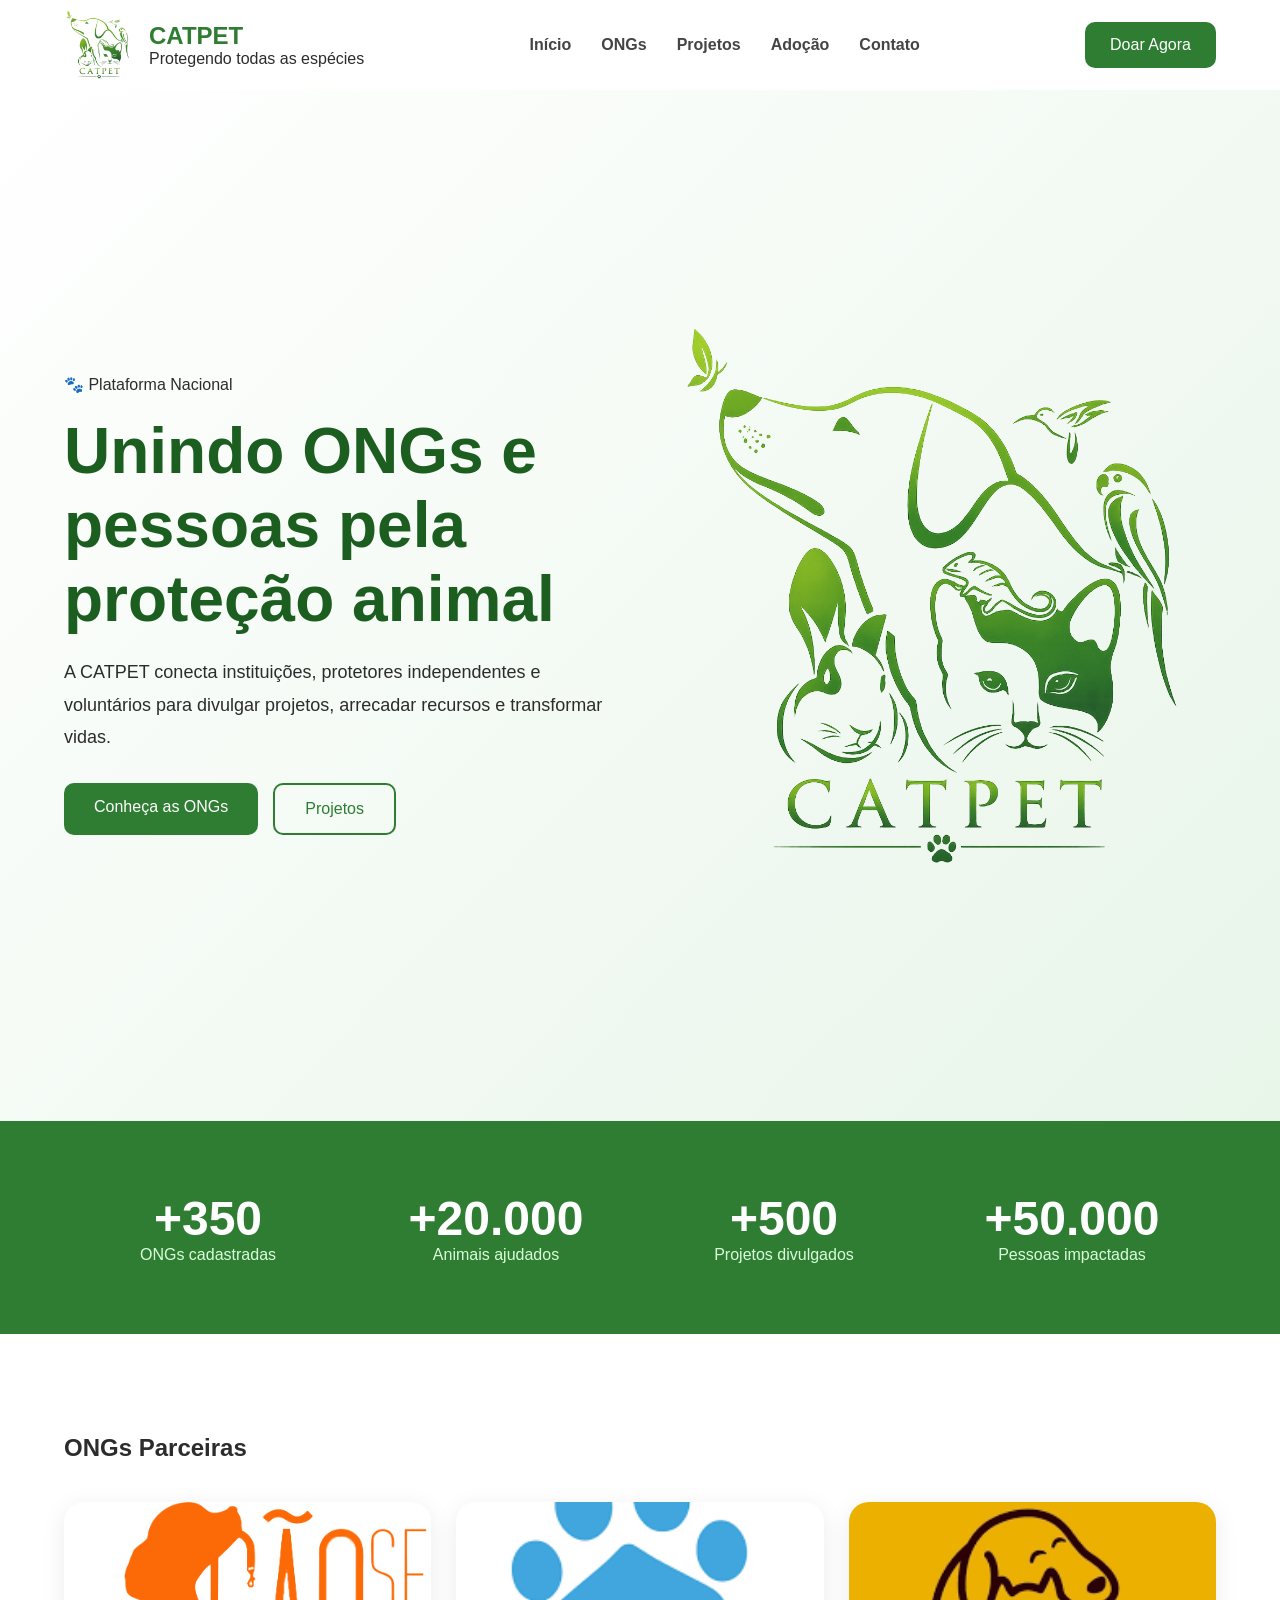
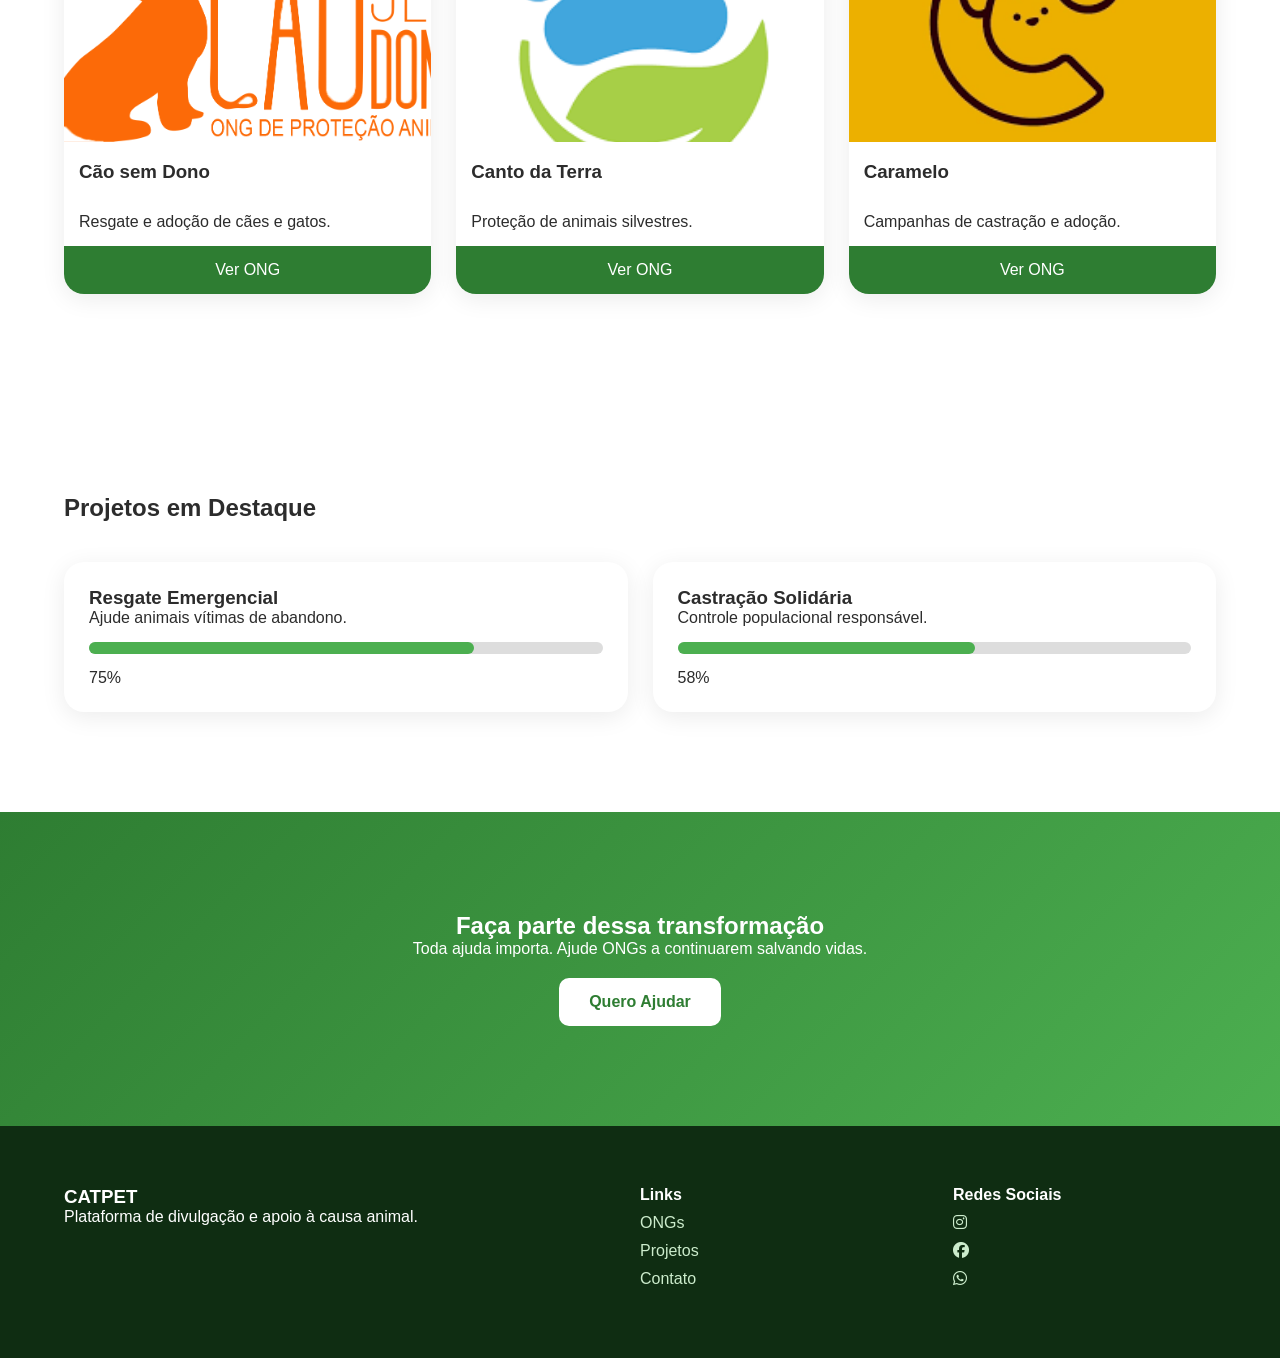
==== index.html @ 06993bf7 "alteração" ====
<!DOCTYPE html>
<html lang="pt-br">

<head>

<meta charset="UTF-8">
<meta name="viewport" content="width=device-width, initial-scale=1.0">
<link rel="shortcut icon" href="img/logo.png" type="image/x-icon">
<title>CATPET</title>

<link rel="stylesheet" href="style.css">

<link rel="stylesheet"
href="https://cdnjs.cloudflare.com/ajax/libs/font-awesome/6.5.1/css/all.min.css">

</head>

<body>

<header>

<div class="container nav">

<div class="logo">

<img src="img/logo.png">

<div>
<h2>CATPET</h2>
<p>Protegendo todas as espécies</p>
</div>

</div>

<nav>

<a href="#">Início</a>
<a href="#">ONGs</a>
<a href="#">Projetos</a>
<a href="#">Adoção</a>
<a href="#">Contato</a>

</nav>

<a href="#" class="btn-doar">
Doar Agora
</a>

</div>

</header>

<section class="hero">

<div class="container hero-content">

<div class="hero-text">

<span>🐾 Plataforma Nacional</span>

<h1>
Unindo ONGs e pessoas
pela proteção animal
</h1>

<p>

A CATPET conecta instituições,
protetores independentes e voluntários
para divulgar projetos, arrecadar recursos
e transformar vidas.

</p>

<div class="buttons">

<a href="#" class="btn-primary">
Conheça as ONGs
</a>

<a href="#" class="btn-outline">
Projetos
</a>

</div>

</div>

<div class="hero-image">

<img src="img/logo.png">

</div>

</div>

</section>

<section class="stats">

<div class="container">

<div class="stat">

<h2>+350</h2>
<p>ONGs cadastradas</p>

</div>

<div class="stat">

<h2>+20.000</h2>
<p>Animais ajudados</p>

</div>

<div class="stat">

<h2>+500</h2>
<p>Projetos divulgados</p>

</div>

<div class="stat">

<h2>+50.000</h2>
<p>Pessoas impactadas</p>

</div>

</div>

</section>

<section class="ongs">

<div class="container">

<h2>ONGs Parceiras</h2>

<div class="cards">

<div class="card">

<img src="img/ong cão sem dono.png">

<h3>Cão sem Dono</h3>

<p>
Resgate e adoção de cães e gatos.
</p>

<a href="#">
Ver ONG
</a>

</div>

<div class="card">

<img src="img/ong canto da terra.png">

<h3>Canto da Terra</h3>

<p>
Proteção de animais silvestres.
</p>

<a href="#">
Ver ONG
</a>

</div>

<div class="card">

<img src="img/ong caramelo.png">

<h3>Caramelo</h3>

<p>
Campanhas de castração e adoção.
</p>

<a href="#">
Ver ONG
</a>

</div>

</div>

</div>

</section>

<section class="projetos">

<div class="container">

<h2>Projetos em Destaque</h2>

<div class="cards">

<div class="project">

<h3>Resgate Emergencial</h3>

<p>
Ajude animais vítimas de abandono.
</p>

<div class="progress">

<div style="width:75%"></div>

</div>

<span>75%</span>

</div>

<div class="project">

<h3>Castração Solidária</h3>

<p>
Controle populacional responsável.
</p>

<div class="progress">

<div style="width:58%"></div>

</div>

<span>58%</span>

</div>

</div>

</div>

</section>

<section class="cta">

<div class="container">

<h2>
Faça parte dessa transformação
</h2>

<p>

Toda ajuda importa.
Ajude ONGs a continuarem salvando vidas.

</p>

<a href="#">
Quero Ajudar
</a>

</div>

</section>

<footer>

<div class="container">

<div>

<h3>CATPET</h3>

<p>
Plataforma de divulgação
e apoio à causa animal.
</p>

</div>

<div>

<h4>Links</h4>

<a href="#">ONGs</a>
<a href="#">Projetos</a>
<a href="#">Contato</a>

</div>

<div>

<h4>Redes Sociais</h4>

<a href="#">
<i class="fab fa-instagram"></i>
</a>

<a href="#">
<i class="fab fa-facebook"></i>
</a>

<a href="#">
<i class="fab fa-whatsapp"></i>
</a>

</div>

</div>

</footer>

<script src="script.js"></script>

</body>
</html>
---- style.css ----
:root{

    --primary:#2E7D32;
    --secondary:#4CAF50;
    --light:#E8F5E9;
    --dark:#1B5E20;
    --white:#fff;
    --text:#2C2C2C;
    
    }
    
    *{
    margin:0;
    padding:0;
    box-sizing:border-box;
    font-family:'Segoe UI',sans-serif;
    }
    
    body{
    background:#fff;
    color:var(--text);
    }
    
    .container{
    width:90%;
    max-width:1400px;
    margin:auto;
    }
    
    header{
    background:white;
    box-shadow:0 2px 15px rgba(0,0,0,.05);
    }
    
    .nav{
    height:90px;
    display:flex;
    justify-content:space-between;
    align-items:center;
    }
    
    .logo{
    display:flex;
    align-items:center;
    gap:15px;
    }
    
    .logo img{
    width:70px;
    }
    
    .logo h2{
    color:var(--primary);
    }
    
    nav{
    display:flex;
    gap:30px;
    }
    
    nav a{
    text-decoration:none;
    color:#444;
    font-weight:600;
    }
    
    .btn-doar{
    background:var(--primary);
    color:white;
    padding:14px 25px;
    border-radius:10px;
    text-decoration:none;
    }
    
    .hero{
    padding:100px 0;
    background:linear-gradient(
    135deg,
    #ffffff,
    #E8F5E9
    );
    }
    
    .hero-content{
    display:grid;
    grid-template-columns:1fr 1fr;
    align-items:center;
    gap:50px;
    }
    
    .hero h1{
    font-size:4rem;
    color:var(--dark);
    margin:20px 0;
    }
    
    .hero p{
    font-size:18px;
    line-height:1.8;
    }
    
    .buttons{
    display:flex;
    gap:15px;
    margin-top:30px;
    }
    
    .btn-primary{
    background:var(--primary);
    padding:15px 30px;
    border-radius:10px;
    color:white;
    text-decoration:none;
    }
    
    .btn-outline{
    border:2px solid var(--primary);
    padding:15px 30px;
    border-radius:10px;
    text-decoration:none;
    color:var(--primary);
    }
    
    .hero-image img{
    width:100%;
    }
    
    .stats{
    background:var(--primary);
    padding:70px 0;
    }
    
    .stats .container{
    display:grid;
    grid-template-columns:repeat(4,1fr);
    text-align:center;
    }
    
    .stat h2{
    color:white;
    font-size:3rem;
    }
    
    .stat p{
    color:#d9ffd9;
    }
    
    .ongs,
    .projetos{
    padding:100px 0;
    }
    
    .cards{
    display:grid;
    grid-template-columns:repeat(auto-fit,minmax(320px,1fr));
    gap:25px;
    margin-top:40px;
    }
    
    .card,
    .project{
    background:white;
    border-radius:20px;
    overflow:hidden;
    box-shadow:0 5px 25px rgba(0,0,0,.08);
    }
    
    .card img{
    width:100%;
    height:240px;
    object-fit:cover;
    }
    
    .card h3,
    .card p,
    .card a{
    padding:15px;
    display:block;
    }
    
    .card a{
    background:var(--primary);
    color:white;
    text-align:center;
    text-decoration:none;
    }
    
    .project{
    padding:25px;
    }
    
    .progress{
    height:12px;
    background:#ddd;
    border-radius:50px;
    margin:15px 0;
    }
    
    .progress div{
    height:100%;
    background:var(--secondary);
    border-radius:50px;
    }
    
    .cta{
    background:linear-gradient(
    135deg,
    var(--primary),
    var(--secondary)
    );
    padding:100px 0;
    text-align:center;
    color:white;
    }
    
    .cta a{
    display:inline-block;
    margin-top:20px;
    background:white;
    color:var(--primary);
    padding:15px 30px;
    border-radius:10px;
    text-decoration:none;
    font-weight:bold;
    }
    
    footer{
    background:#0f2d12;
    padding:60px 0;
    color:white;
    }
    
    footer .container{
    display:grid;
    grid-template-columns:2fr 1fr 1fr;
    gap:50px;
    }
    
    footer a{
    display:block;
    margin:10px 0;
    color:#cceccc;
    text-decoration:none;
    }
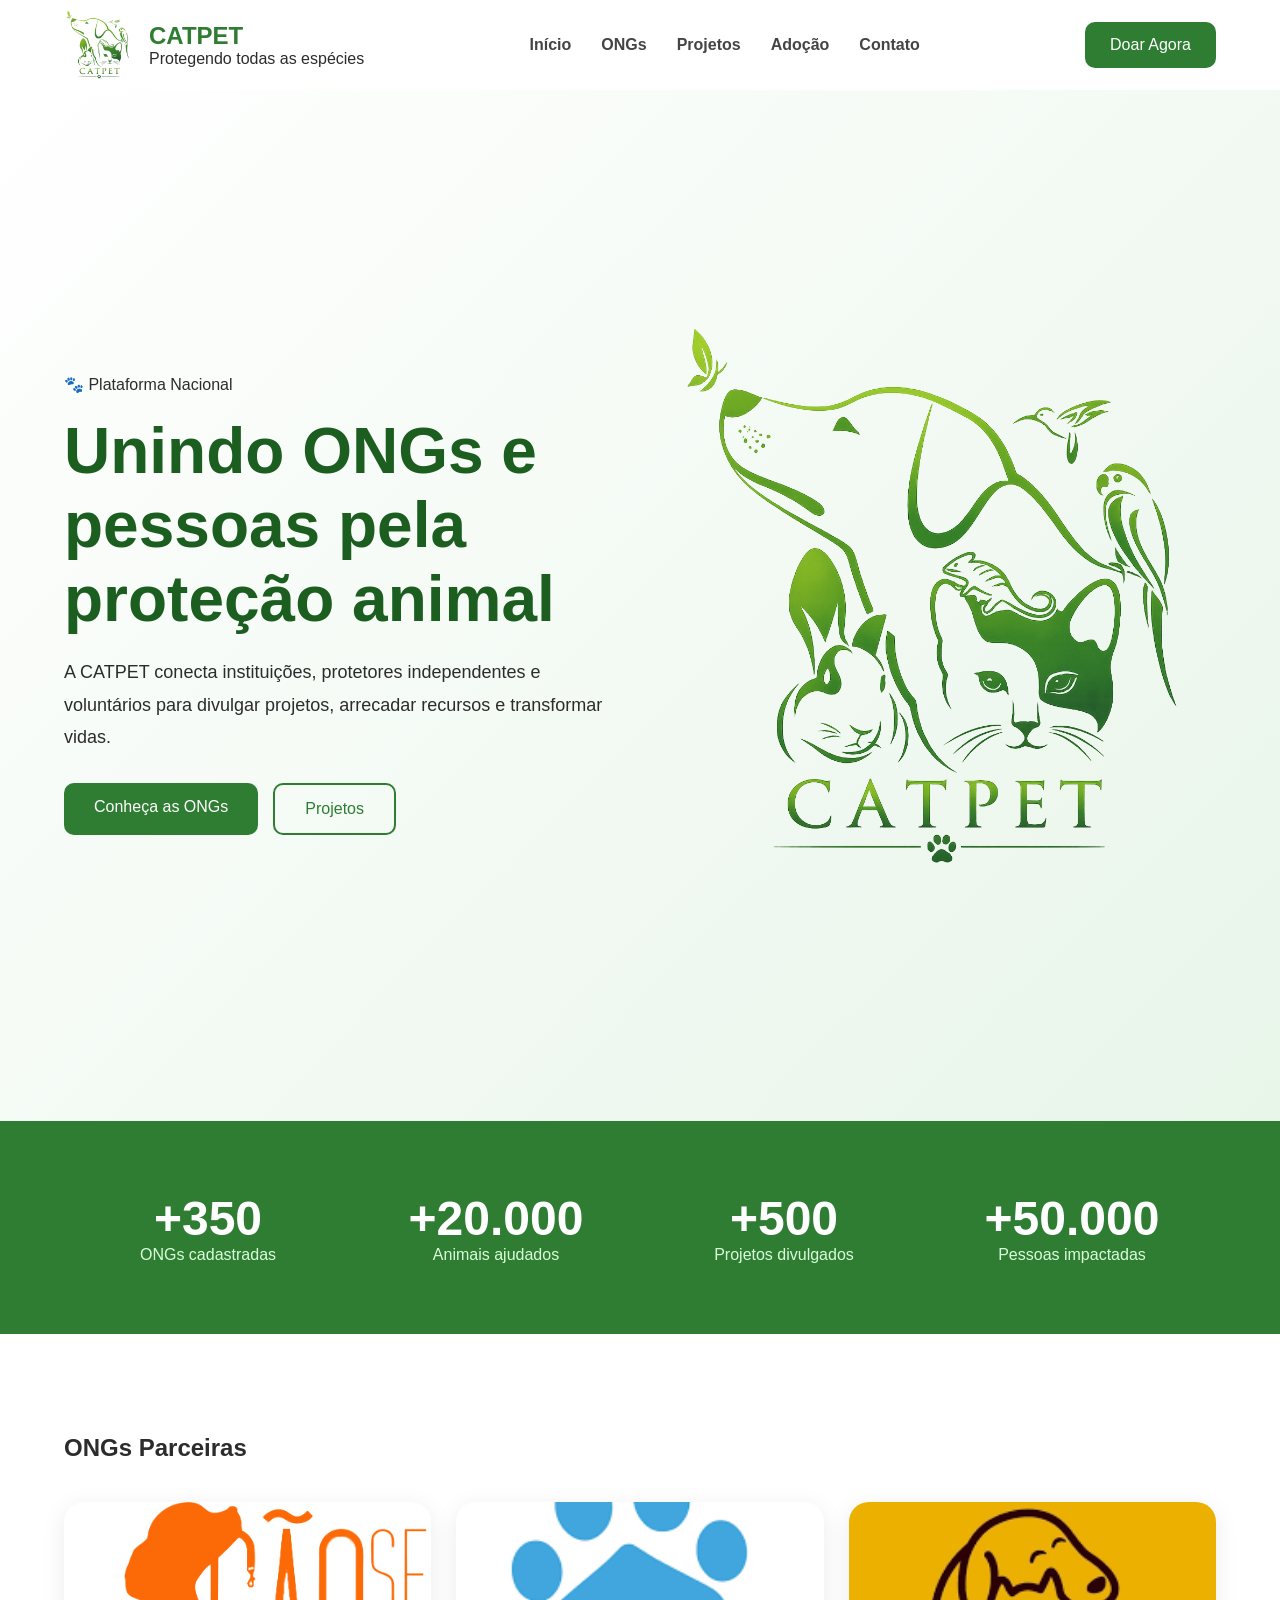
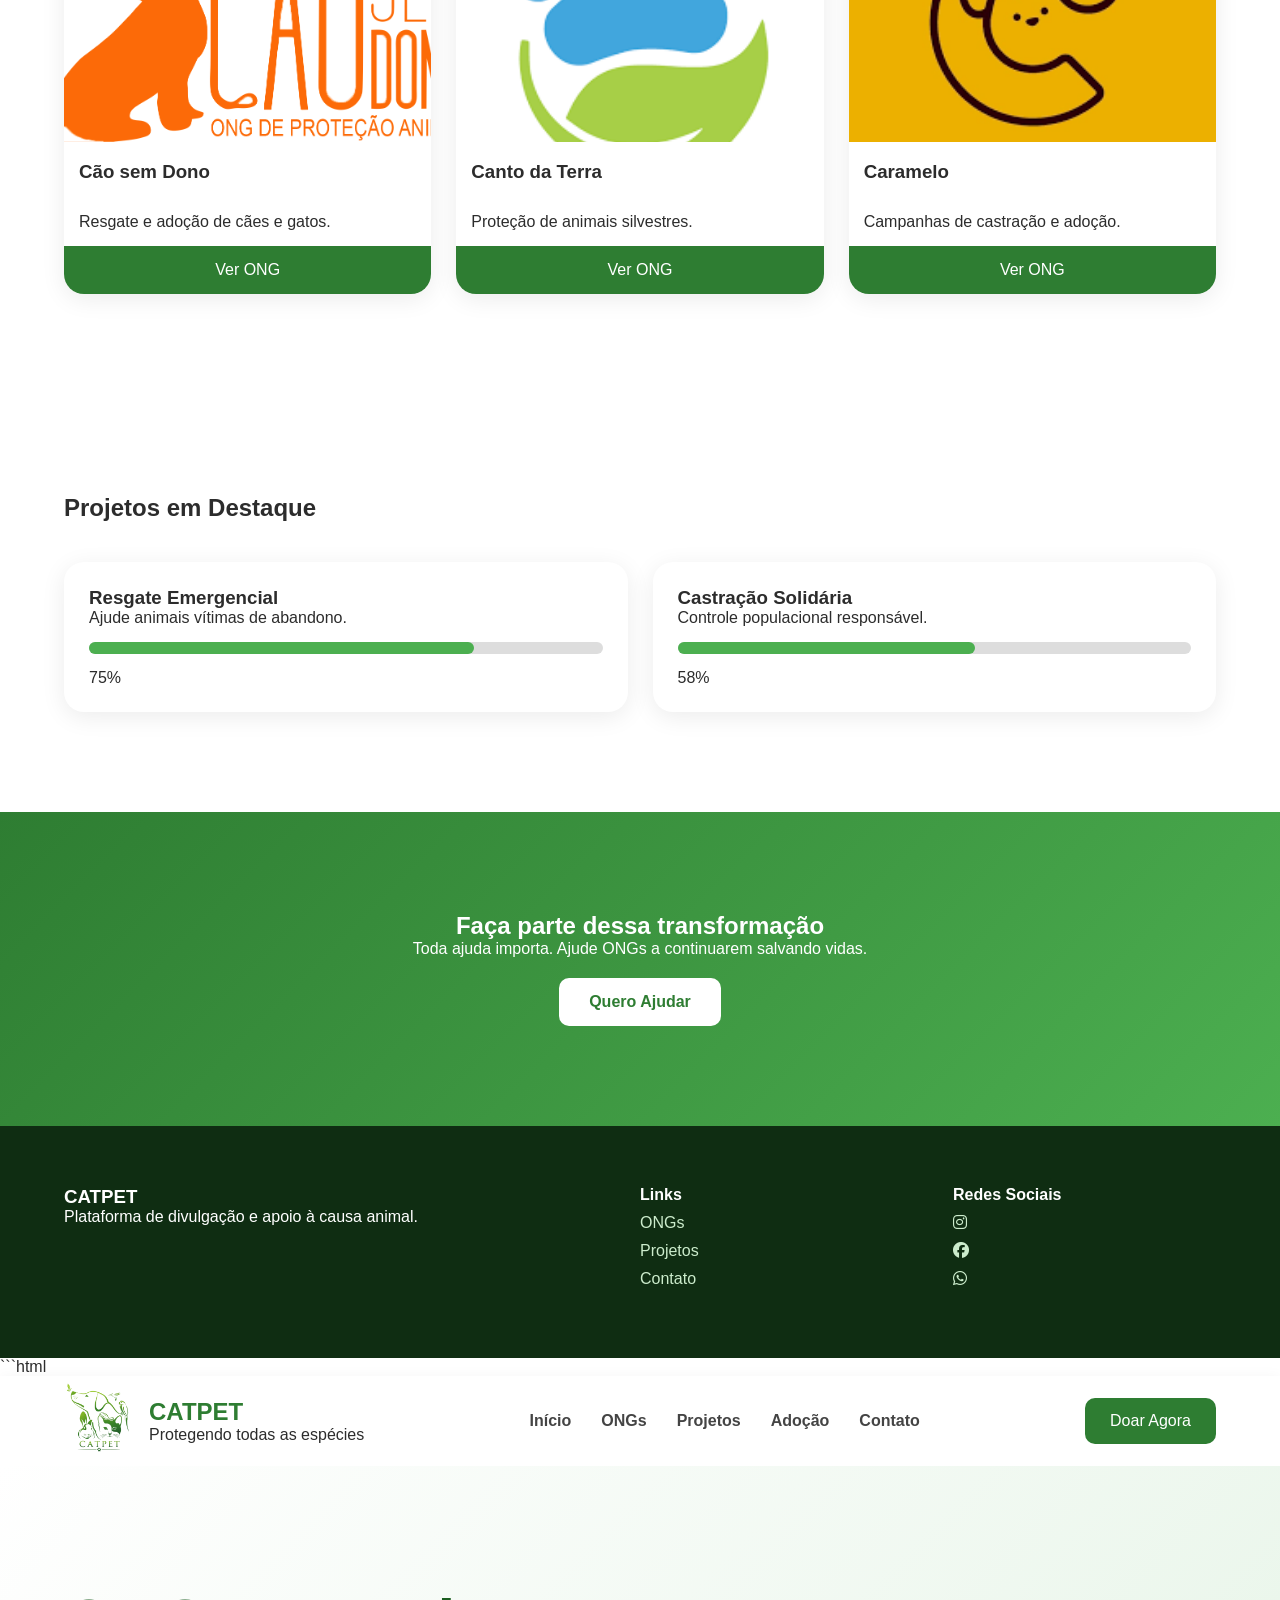
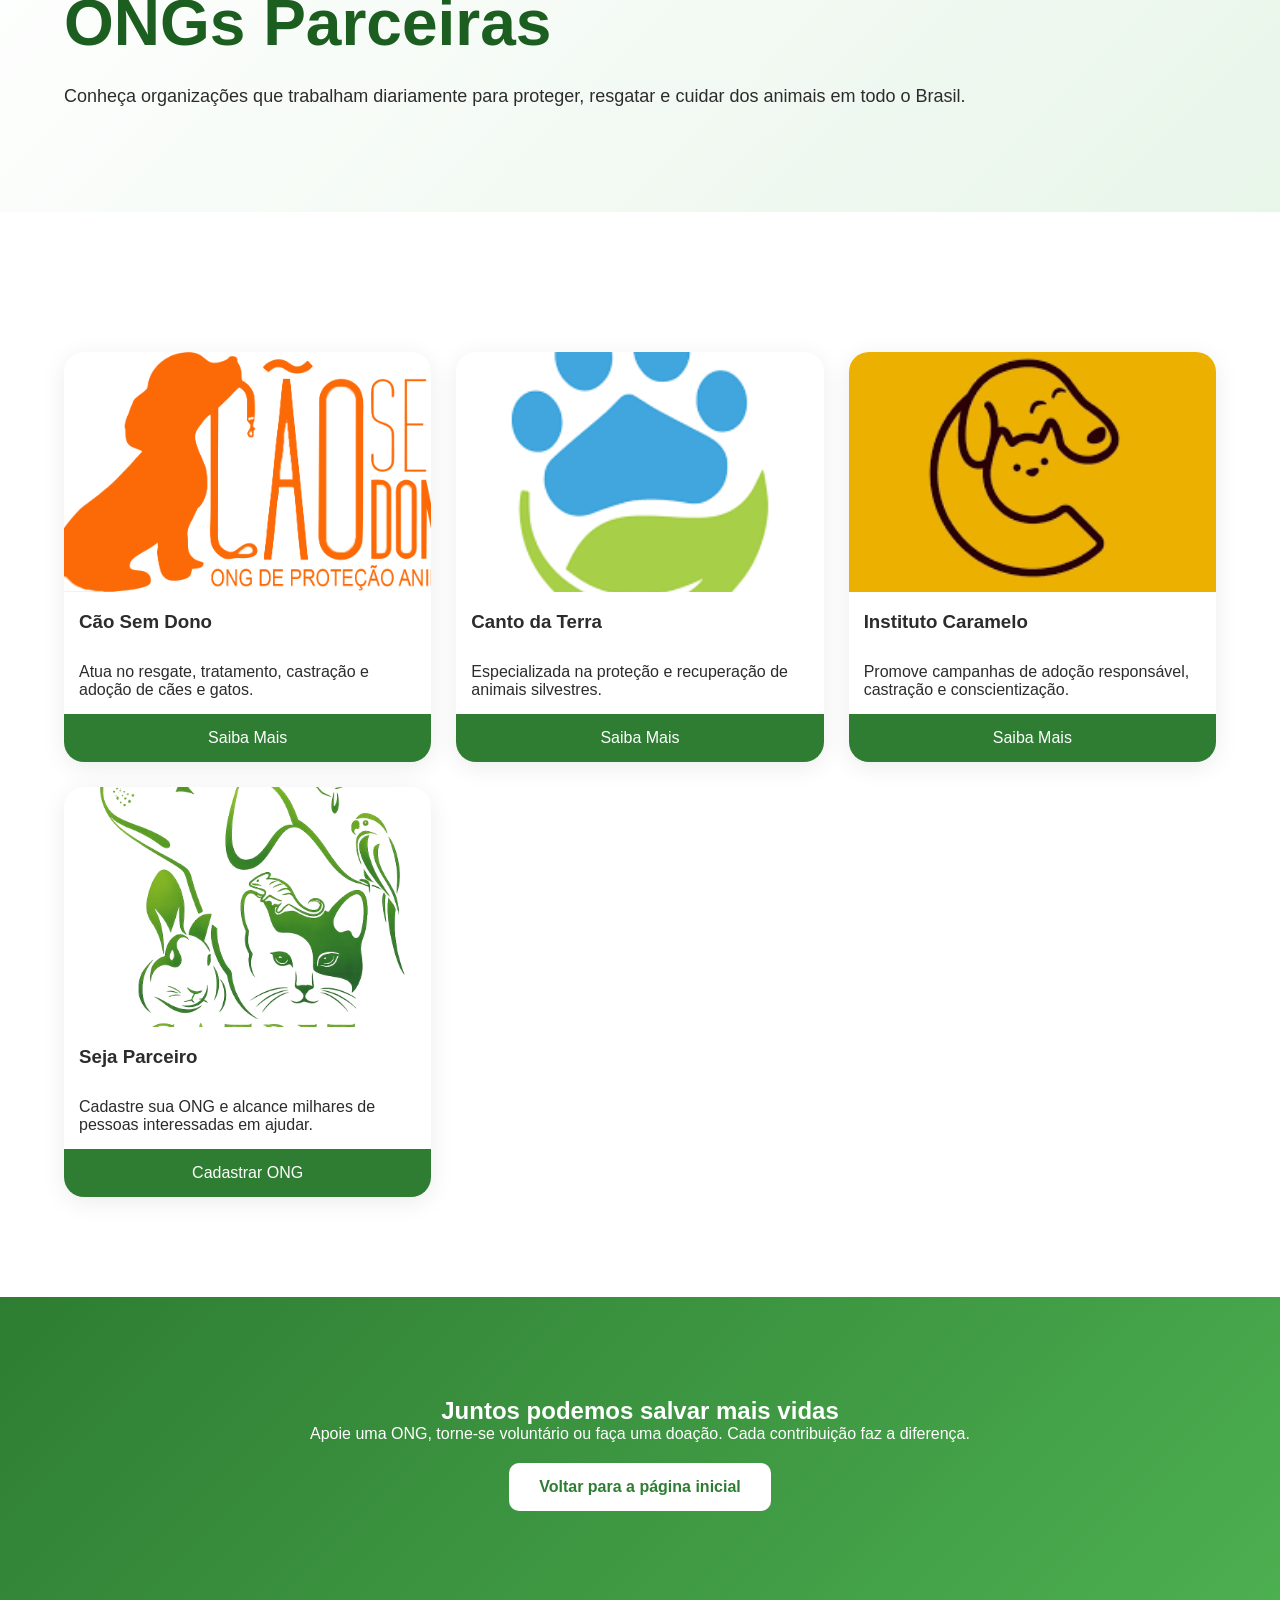
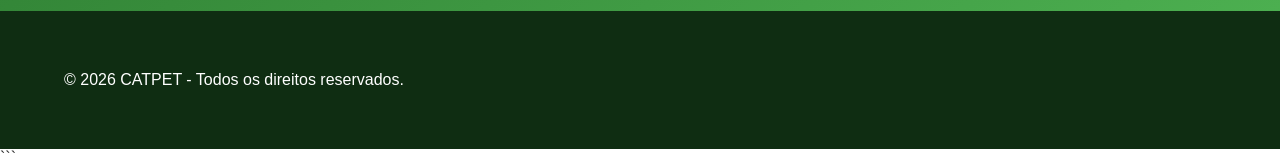
==== commit 958b1b44: "catpet" ====
--- a/index.html
+++ b/index.html
@@ -317,4 +317,171 @@
 <script src="script.js"></script>
 
 </body>
-</html>+</html>
+```html
+<!DOCTYPE html>
+<html lang="pt-BR">
+<head>
+
+<meta charset="UTF-8">
+<meta name="viewport" content="width=device-width, initial-scale=1.0">
+
+<title>ONGs Parceiras | CATPET</title>
+
+<link rel="stylesheet" href="style.css">
+
+<link rel="stylesheet"
+href="https://cdnjs.cloudflare.com/ajax/libs/font-awesome/6.5.1/css/all.min.css">
+
+</head>
+
+<body>
+
+<header>
+
+<div class="container nav">
+
+<div class="logo">
+
+<a href="index.html">
+<img src="img/logo.png" alt="Logo CATPET">
+</a>
+
+<div>
+<h2>CATPET</h2>
+<p>Protegendo todas as espécies</p>
+</div>
+
+</div>
+
+<nav>
+
+<a href="index.html">Início</a>
+<a href="ongs.html" class="active">ONGs</a>
+<a href="projetos.html">Projetos</a>
+<a href="adocao.html">Adoção</a>
+<a href="contato.html">Contato</a>
+
+</nav>
+
+<a href="#" class="btn-doar">Doar Agora</a>
+
+</div>
+
+</header>
+
+<section class="hero">
+
+<div class="container">
+
+<h1>ONGs Parceiras</h1>
+
+<p>
+Conheça organizações que trabalham diariamente
+para proteger, resgatar e cuidar dos animais em todo o Brasil.
+</p>
+
+</div>
+
+</section>
+
+<section class="ongs">
+
+<div class="container">
+
+<div class="cards">
+
+<div class="card">
+
+<img src="img/ong cão sem dono.png" alt="Cão Sem Dono">
+
+<h3>Cão Sem Dono</h3>
+
+<p>
+Atua no resgate, tratamento, castração e adoção de cães e gatos.
+</p>
+
+<a href="#">Saiba Mais</a>
+
+</div>
+
+<div class="card">
+
+<img src="img/ong canto da terra.png" alt="Canto da Terra">
+
+<h3>Canto da Terra</h3>
+
+<p>
+Especializada na proteção e recuperação de animais silvestres.
+</p>
+
+<a href="#">Saiba Mais</a>
+
+</div>
+
+<div class="card">
+
+<img src="img/ong caramelo.png" alt="Caramelo">
+
+<h3>Instituto Caramelo</h3>
+
+<p>
+Promove campanhas de adoção responsável, castração e conscientização.
+</p>
+
+<a href="#">Saiba Mais</a>
+
+</div>
+
+<div class="card">
+
+<img src="img/logo.png" alt="CATPET">
+
+<h3>Seja Parceiro</h3>
+
+<p>
+Cadastre sua ONG e alcance milhares de pessoas interessadas em ajudar.
+</p>
+
+<a href="#">Cadastrar ONG</a>
+
+</div>
+
+</div>
+
+</div>
+
+</section>
+
+<section class="cta">
+
+<div class="container">
+
+<h2>Juntos podemos salvar mais vidas</h2>
+
+<p>
+Apoie uma ONG, torne-se voluntário ou faça uma doação.
+Cada contribuição faz a diferença.
+</p>
+
+<a href="index.html" class="btn-primary">
+Voltar para a página inicial
+</a>
+
+</div>
+
+</section>
+
+<footer>
+
+<div class="container">
+
+<p>© 2026 CATPET - Todos os direitos reservados.</p>
+
+</div>
+
+</footer>
+
+</body>
+</html>
+```
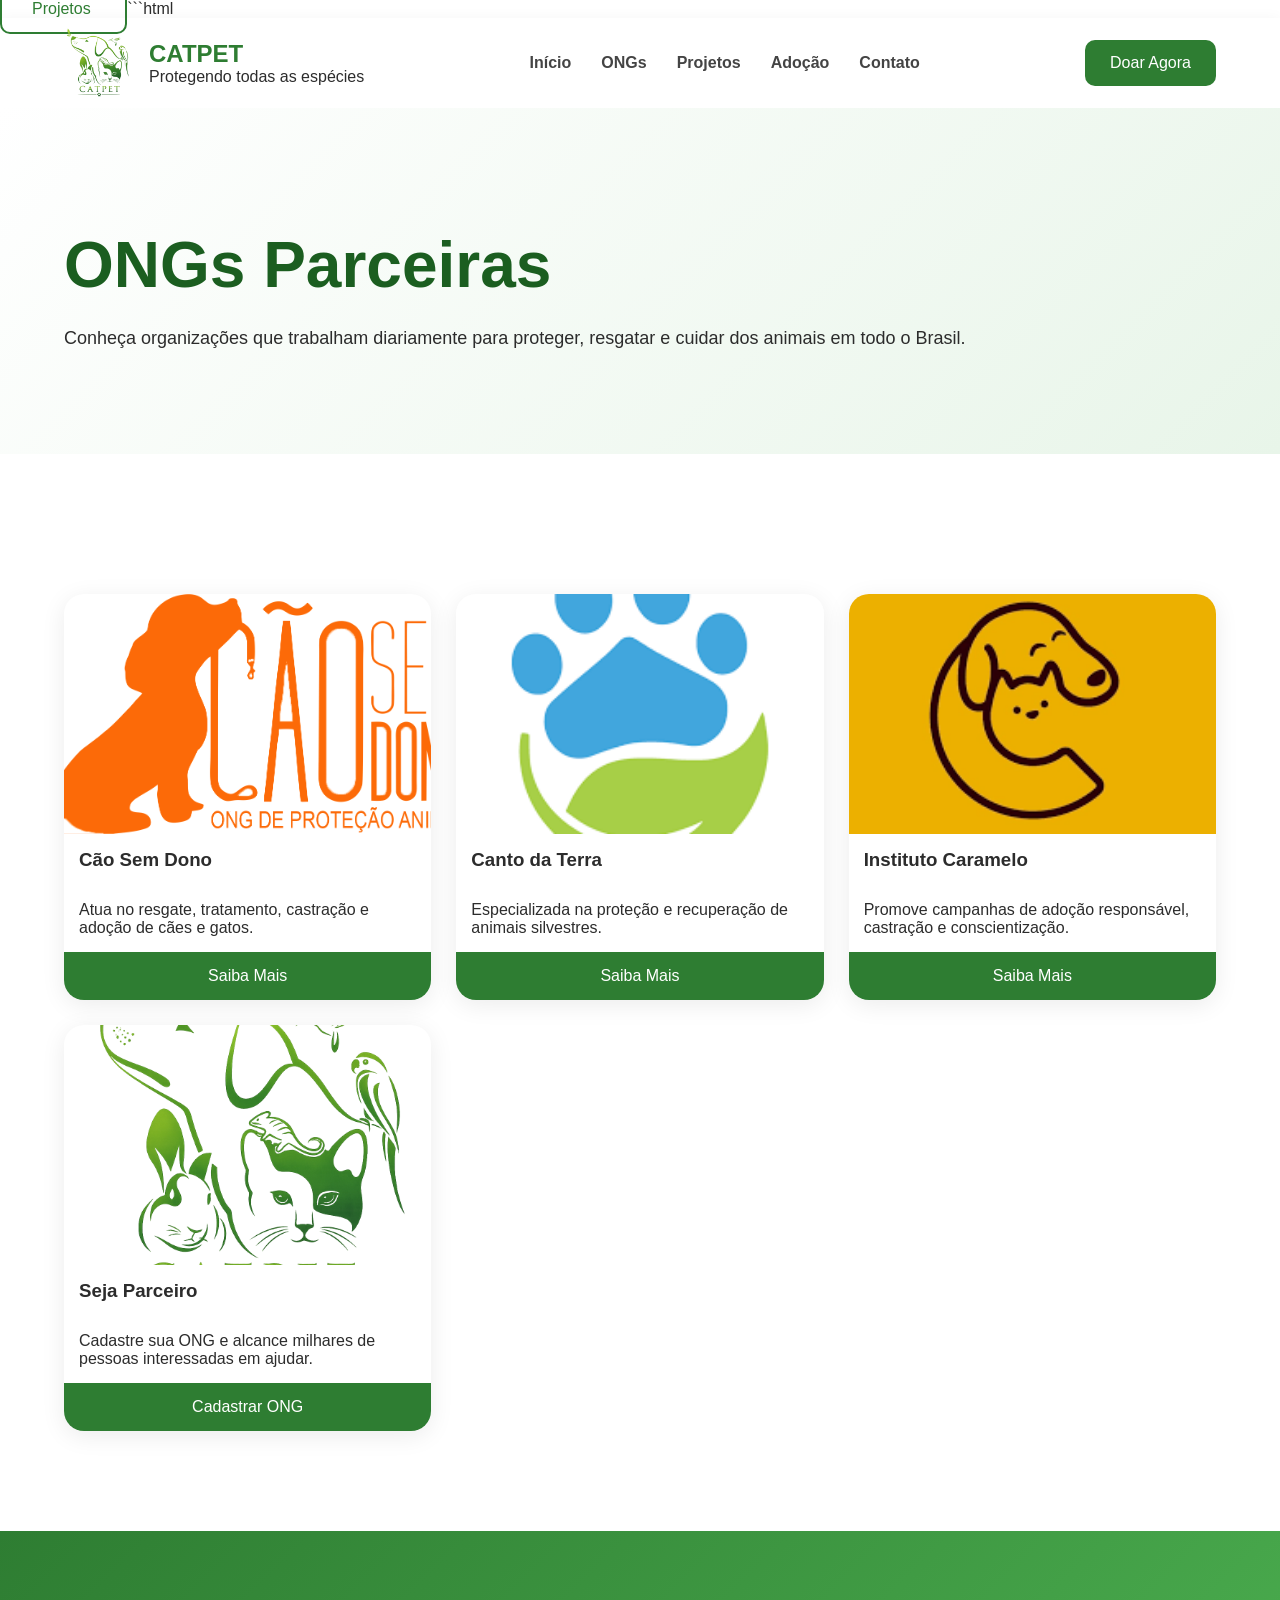
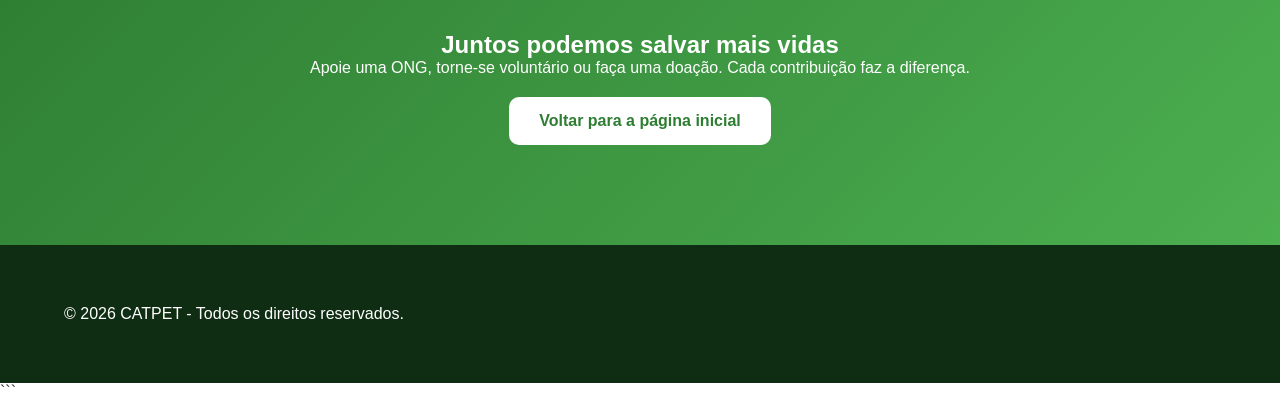
==== commit 97171d33: "." ====
--- a/index.html
+++ b/index.html
@@ -1,323 +1,6 @@
-<!DOCTYPE html>
-<html lang="pt-br">
-
-<head>
-
-<meta charset="UTF-8">
-<meta name="viewport" content="width=device-width, initial-scale=1.0">
-<link rel="shortcut icon" href="img/logo.png" type="image/x-icon">
-<title>CATPET</title>
-
-<link rel="stylesheet" href="style.css">
-
-<link rel="stylesheet"
-href="https://cdnjs.cloudflare.com/ajax/libs/font-awesome/6.5.1/css/all.min.css">
-
-</head>
-
-<body>
-
-<header>
-
-<div class="container nav">
-
-<div class="logo">
-
-<img src="img/logo.png">
-
-<div>
-<h2>CATPET</h2>
-<p>Protegendo todas as espécies</p>
-</div>
-
-</div>
-
-<nav>
-
-<a href="#">Início</a>
-<a href="#">ONGs</a>
-<a href="#">Projetos</a>
-<a href="#">Adoção</a>
-<a href="#">Contato</a>
-
-</nav>
-
-<a href="#" class="btn-doar">
-Doar Agora
+<a href="projetos.html" class="btn-outline">
+    Projetos
 </a>
-
-</div>
-
-</header>
-
-<section class="hero">
-
-<div class="container hero-content">
-
-<div class="hero-text">
-
-<span>🐾 Plataforma Nacional</span>
-
-<h1>
-Unindo ONGs e pessoas
-pela proteção animal
-</h1>
-
-<p>
-
-A CATPET conecta instituições,
-protetores independentes e voluntários
-para divulgar projetos, arrecadar recursos
-e transformar vidas.
-
-</p>
-
-<div class="buttons">
-
-<a href="#" class="btn-primary">
-Conheça as ONGs
-</a>
-
-<a href="#" class="btn-outline">
-Projetos
-</a>
-
-</div>
-
-</div>
-
-<div class="hero-image">
-
-<img src="img/logo.png">
-
-</div>
-
-</div>
-
-</section>
-
-<section class="stats">
-
-<div class="container">
-
-<div class="stat">
-
-<h2>+350</h2>
-<p>ONGs cadastradas</p>
-
-</div>
-
-<div class="stat">
-
-<h2>+20.000</h2>
-<p>Animais ajudados</p>
-
-</div>
-
-<div class="stat">
-
-<h2>+500</h2>
-<p>Projetos divulgados</p>
-
-</div>
-
-<div class="stat">
-
-<h2>+50.000</h2>
-<p>Pessoas impactadas</p>
-
-</div>
-
-</div>
-
-</section>
-
-<section class="ongs">
-
-<div class="container">
-
-<h2>ONGs Parceiras</h2>
-
-<div class="cards">
-
-<div class="card">
-
-<img src="img/ong cão sem dono.png">
-
-<h3>Cão sem Dono</h3>
-
-<p>
-Resgate e adoção de cães e gatos.
-</p>
-
-<a href="#">
-Ver ONG
-</a>
-
-</div>
-
-<div class="card">
-
-<img src="img/ong canto da terra.png">
-
-<h3>Canto da Terra</h3>
-
-<p>
-Proteção de animais silvestres.
-</p>
-
-<a href="#">
-Ver ONG
-</a>
-
-</div>
-
-<div class="card">
-
-<img src="img/ong caramelo.png">
-
-<h3>Caramelo</h3>
-
-<p>
-Campanhas de castração e adoção.
-</p>
-
-<a href="#">
-Ver ONG
-</a>
-
-</div>
-
-</div>
-
-</div>
-
-</section>
-
-<section class="projetos">
-
-<div class="container">
-
-<h2>Projetos em Destaque</h2>
-
-<div class="cards">
-
-<div class="project">
-
-<h3>Resgate Emergencial</h3>
-
-<p>
-Ajude animais vítimas de abandono.
-</p>
-
-<div class="progress">
-
-<div style="width:75%"></div>
-
-</div>
-
-<span>75%</span>
-
-</div>
-
-<div class="project">
-
-<h3>Castração Solidária</h3>
-
-<p>
-Controle populacional responsável.
-</p>
-
-<div class="progress">
-
-<div style="width:58%"></div>
-
-</div>
-
-<span>58%</span>
-
-</div>
-
-</div>
-
-</div>
-
-</section>
-
-<section class="cta">
-
-<div class="container">
-
-<h2>
-Faça parte dessa transformação
-</h2>
-
-<p>
-
-Toda ajuda importa.
-Ajude ONGs a continuarem salvando vidas.
-
-</p>
-
-<a href="#">
-Quero Ajudar
-</a>
-
-</div>
-
-</section>
-
-<footer>
-
-<div class="container">
-
-<div>
-
-<h3>CATPET</h3>
-
-<p>
-Plataforma de divulgação
-e apoio à causa animal.
-</p>
-
-</div>
-
-<div>
-
-<h4>Links</h4>
-
-<a href="#">ONGs</a>
-<a href="#">Projetos</a>
-<a href="#">Contato</a>
-
-</div>
-
-<div>
-
-<h4>Redes Sociais</h4>
-
-<a href="#">
-<i class="fab fa-instagram"></i>
-</a>
-
-<a href="#">
-<i class="fab fa-facebook"></i>
-</a>
-
-<a href="#">
-<i class="fab fa-whatsapp"></i>
-</a>
-
-</div>
-
-</div>
-
-</footer>
-
-<script src="script.js"></script>
-
-</body>
-</html>
 ```html
 <!DOCTYPE html>
 <html lang="pt-BR">
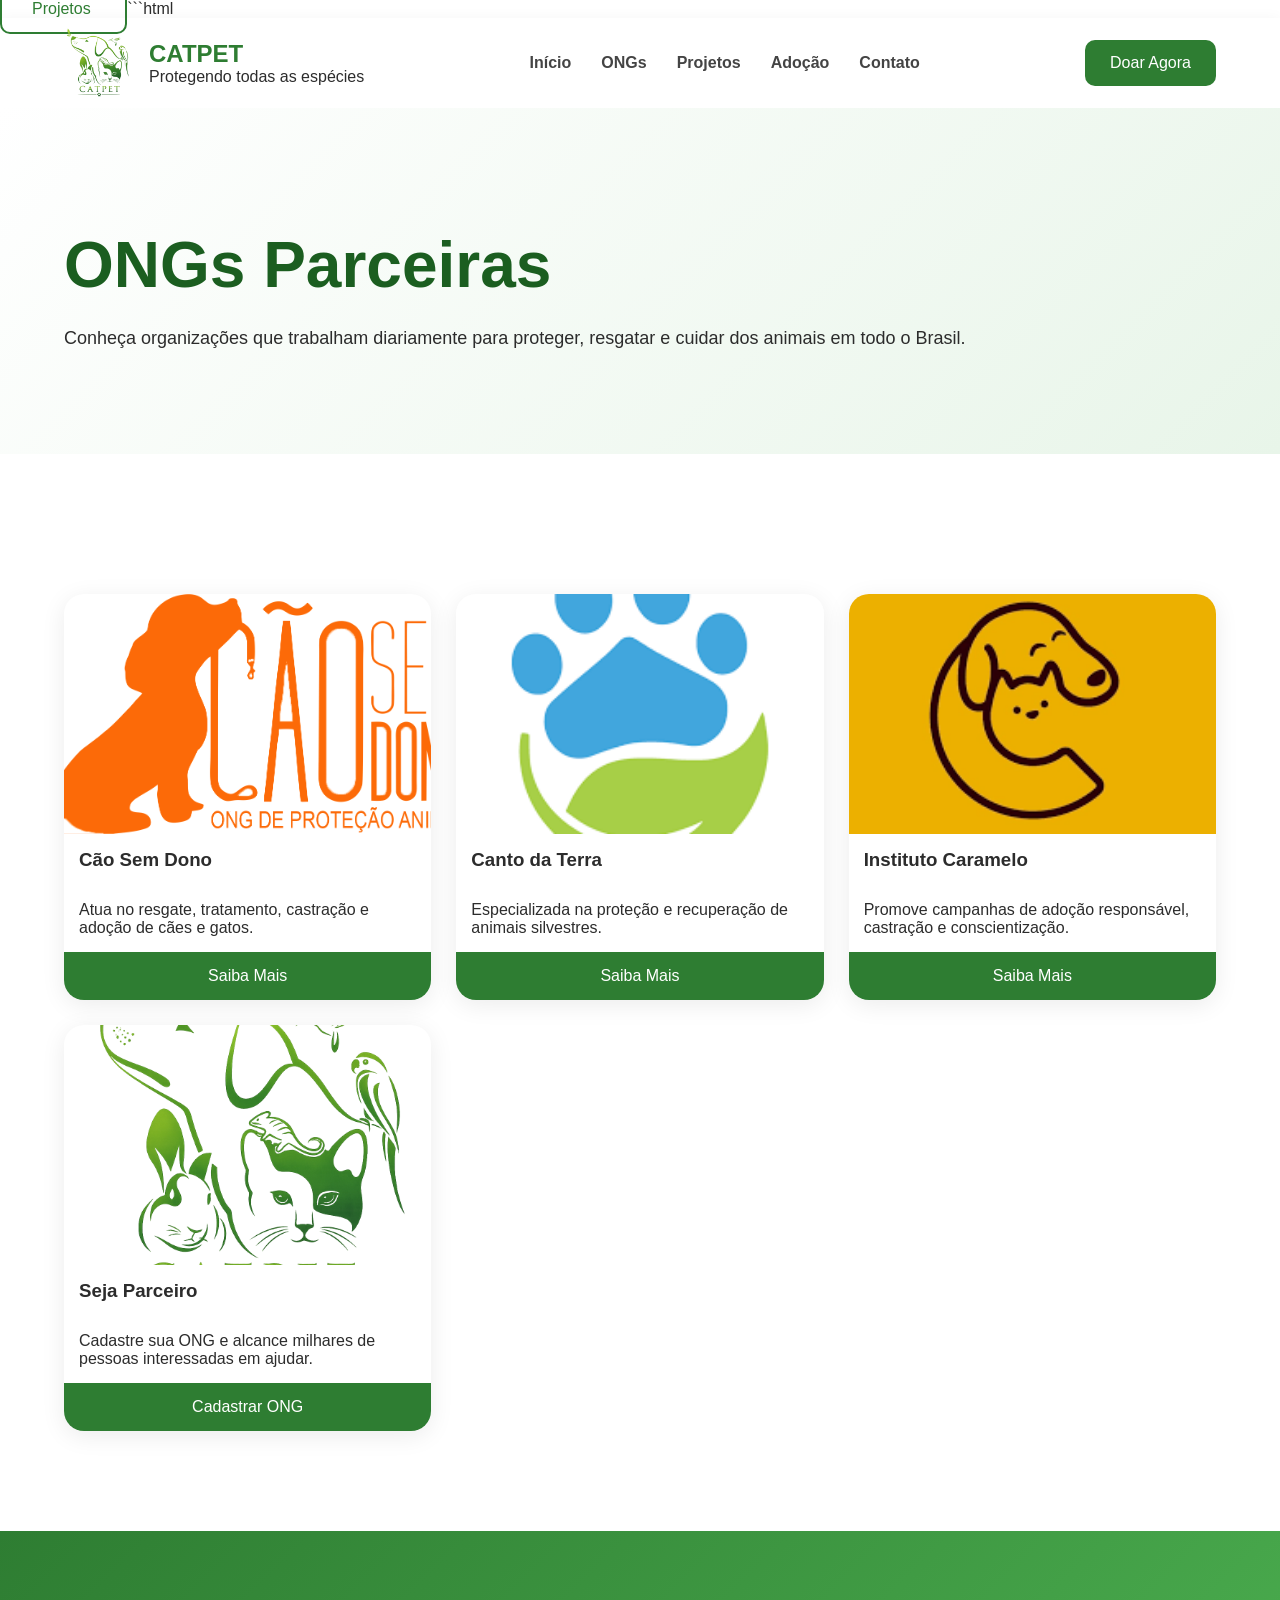
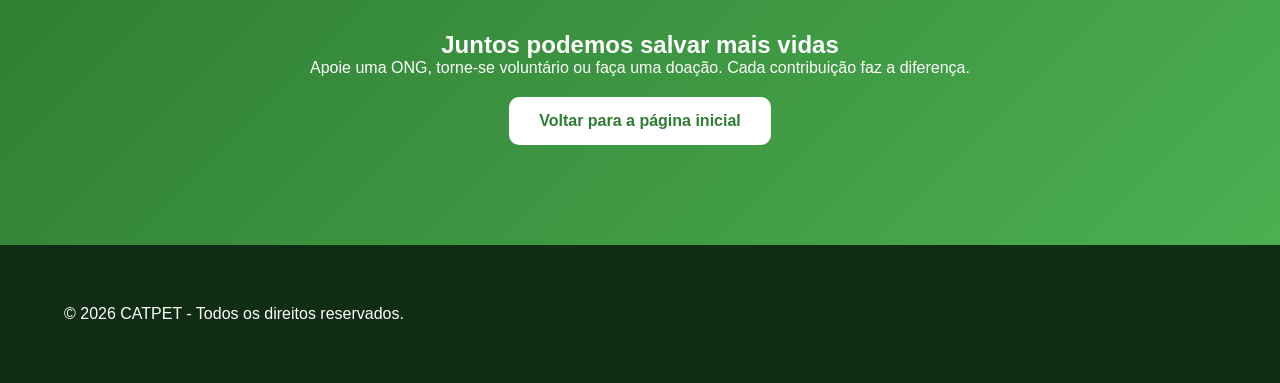
==== commit a20ff301: "." ====
--- a/index.html
+++ b/index.html
@@ -167,4 +167,4 @@
 
 </body>
 </html>
-```
+
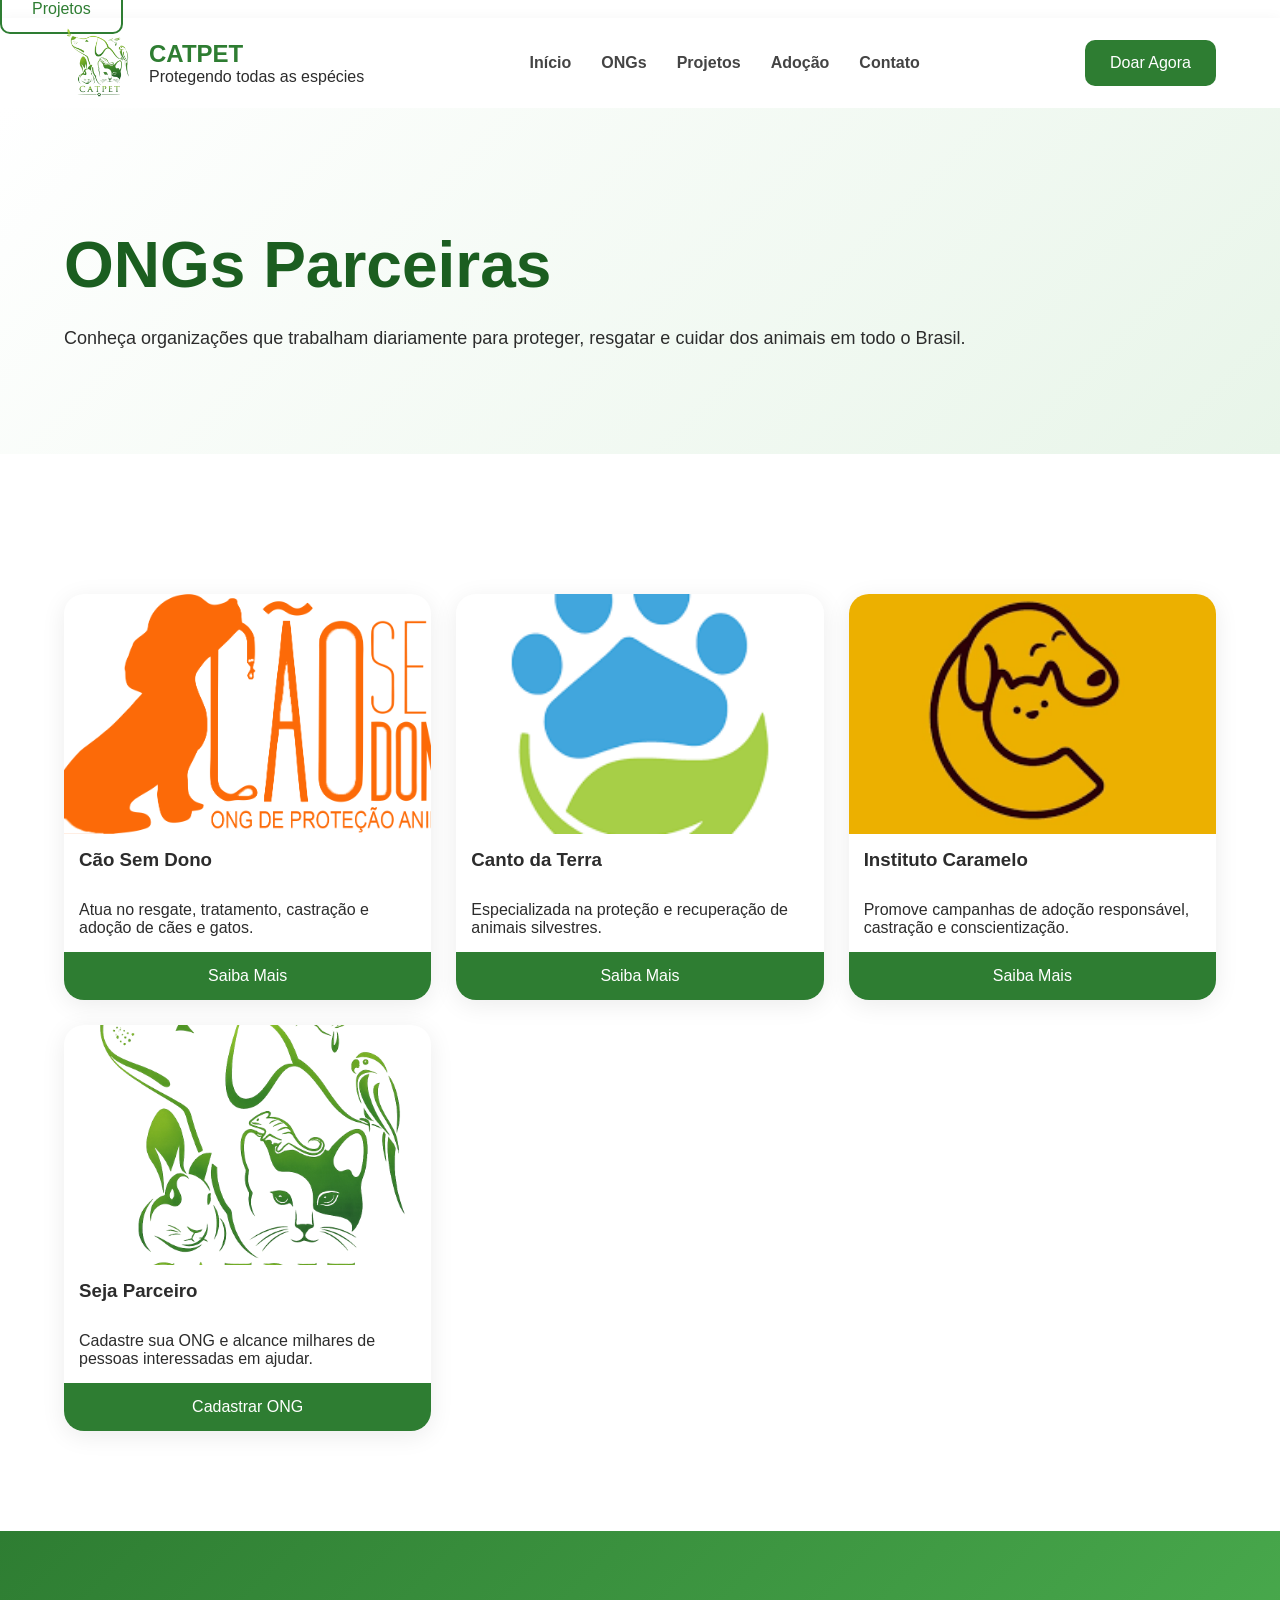
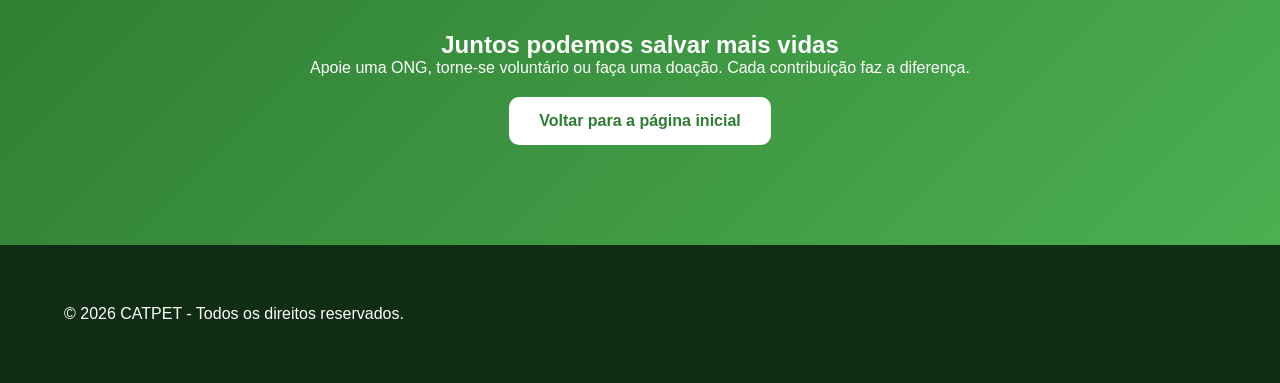
==== commit fc517b5c: "update" ====
--- a/index.html
+++ b/index.html
@@ -1,7 +1,7 @@
 <a href="projetos.html" class="btn-outline">
     Projetos
 </a>
-```html
+
 <!DOCTYPE html>
 <html lang="pt-BR">
 <head>
@@ -47,7 +47,7 @@
 
 </nav>
 
-<a href="#" class="btn-doar">Doar Agora</a>
+<a href="doação.html" class="btn-doar">Doar Agora</a>
 
 </div>
 
